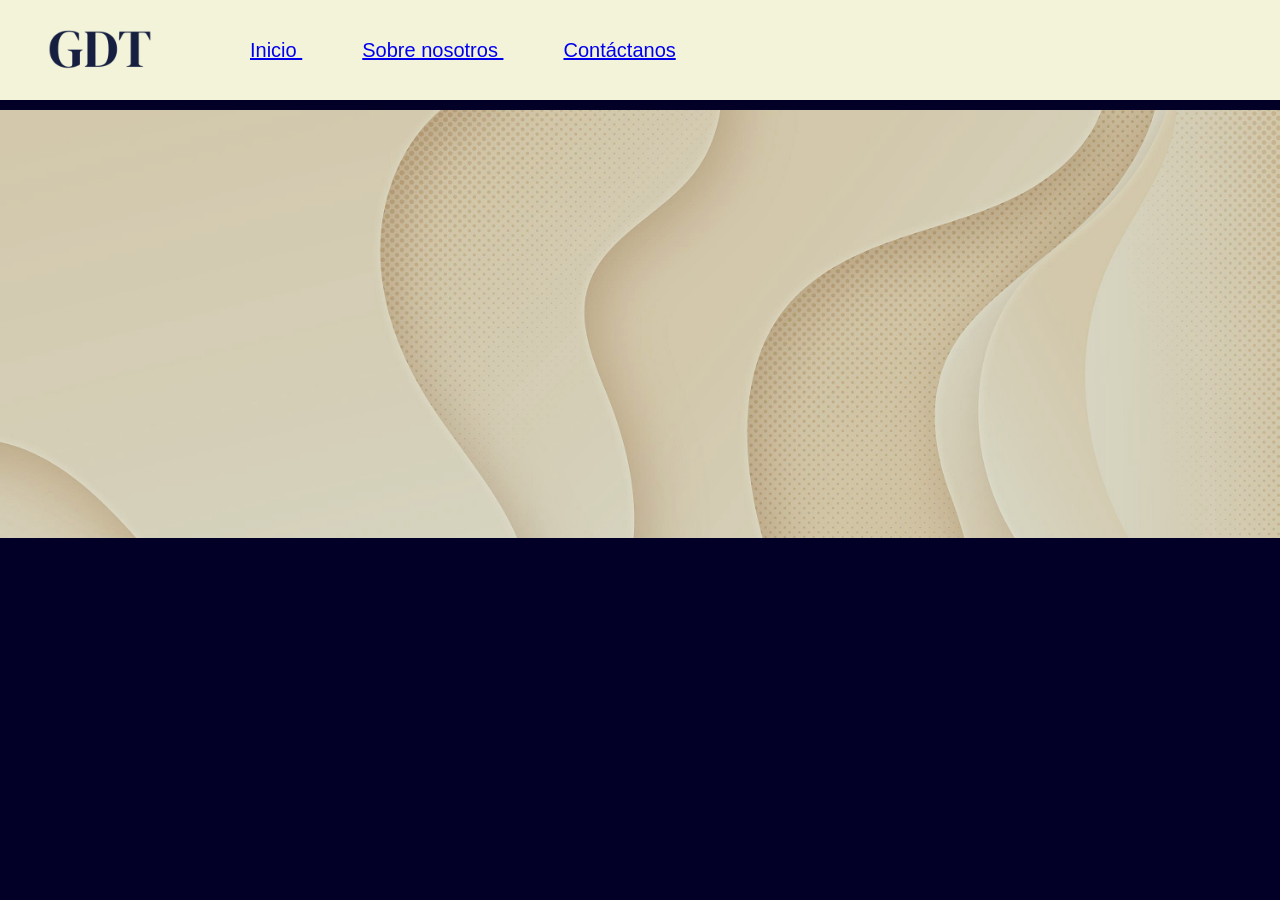
==== index.html @ f2e8d2e9 "avance página, añadidos recursos y header" ====
<!DOCTYPE html>
<html lang="en">
<head>
    <meta charset="UTF-8">
    <meta name="viewport" content="width=device-width, initial-scale=1.0">
    <link rel="stylesheet" href="style.css">
    <link rel="icon" href="resources/GDT logo.png">
    <title>GDT Consulting</title>
</head>

<body>
<header>
    <div class="header-div">
        <img src="resources/GDT title.png" class="top-left-logo">
        <nav class="header-nav">
            <a href="#"> Inicio </a>
            <a href="#"> Sobre nosotros </a>
            <a href="#"> Contáctanos </a>
        </nav>
    </div>
</header>


<img src="resources/background-image 2.jpg" class="background-image">

</body>
</html>
---- style.css ----
.top-left-logo{
    max-width: 200px;
}

header{
    background-color: #F2F3D9;
    padding: 0%;
    margin: 0;
    width: 100%;
}

.header-div{
    display: flex;
    flex-direction: row;
    justify-content: left;
    align-items: center;
    height: 100px;
}

.header-nav{
    padding: 20px;
}

a{
    padding: 30px;
    font-family: 'Gill Sans', 'Gill Sans MT', Calibri, 'Trebuchet MS', sans-serif;
    font-size: 20px;
}


body{
    background-color: #030027;
    overflow-x: hidden;
    margin: 0%;
}

.background-image{
    padding-top: 10px;
    max-width: 100%;
    max-height: 850px;
}
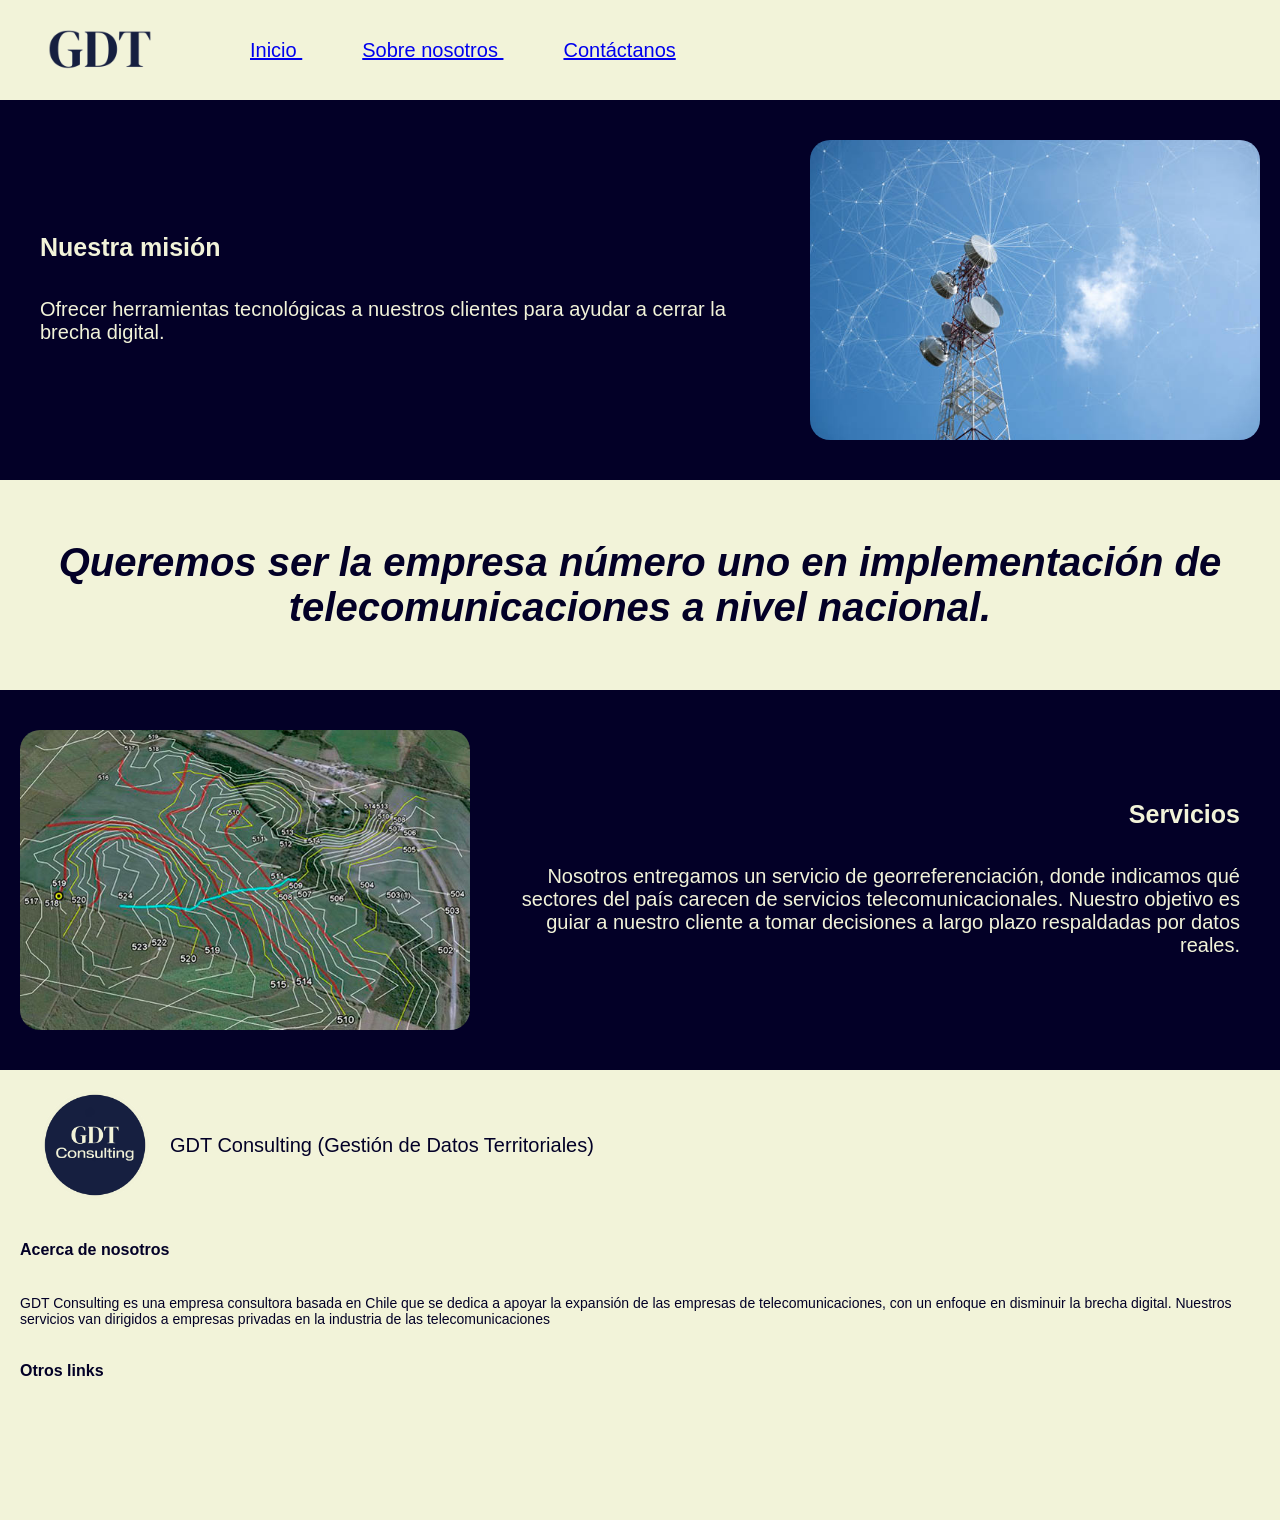
==== commit a8767956: "añadidos datos al cuerpo y más recursos" ====
--- a/index.html
+++ b/index.html
@@ -9,19 +9,56 @@
 </head>
 
 <body>
-<header>
-    <div class="header-div">
-        <img src="resources/GDT title.png" class="top-left-logo">
-        <nav class="header-nav">
-            <a href="#"> Inicio </a>
-            <a href="#"> Sobre nosotros </a>
-            <a href="#"> Contáctanos </a>
-        </nav>
+
+    <header>
+        <div class="header-div">
+            <img src="resources/GDT title.png" class="top-left-logo">
+            <nav class="header-nav">
+                <a href="index.html"> Inicio </a>
+                <a href="nosotros.html"> Sobre nosotros </a>
+                <a href="#"> Contáctanos </a>
+            </nav>
+        </div>
+    </header>
+
+    
+    <div class="body1-div">
+        <div class="body1-text-div">
+            <h1>Nuestra misión</h1>
+            <p>Ofrecer herramientas tecnológicas a nuestros clientes para ayudar a cerrar la brecha digital.</p>
+        </div>
+
+        <img src="resources/telecomunicaciones.jpg" class="body1-img">
     </div>
-</header>
+
+    <div class="body2-div">
+        <h3 style="font-size: 40px; text-align: center;"><i>Queremos ser la empresa número uno en implementación de telecomunicaciones a nivel nacional.</i></h3>
+    </div>
+
+    <div class="body1-div">
+        <img src="resources/geolocalizacion.jpg" class="body1-img">
+
+        <div class="body1-text-div">
+            <h1 style="text-align: right;">Servicios</h1>
+            <p style="text-align: right;">Nosotros entregamos un servicio de georreferenciación, donde indicamos qué sectores del país carecen de servicios telecomunicacionales. Nuestro objetivo es guiar a nuestro cliente a tomar decisiones a largo plazo respaldadas por datos reales.</p>
+        </div>
+    </div>
 
 
-<img src="resources/background-image 2.jpg" class="background-image">
+    <footer>
+        <div class="footer-div">
+            <img src="resources/GDT logo.png" class="footer-logo">
+            <p style="color: #030027;"> GDT Consulting (Gestión de Datos Territoriales)</p>
+        </div>
+
+        <div class="footer-div">
+            <div class="footer-inner-div">
+                <h4> Acerca de nosotros </h4>
+                <p style="color: #030027; font-size: 14px;">GDT Consulting es una empresa consultora basada en Chile que se dedica a apoyar la expansión de las empresas de telecomunicaciones, con un enfoque en disminuir la brecha digital. Nuestros servicios van dirigidos a empresas privadas en la industria de las telecomunicaciones</p>
+                <h4> Otros links </h4>
+            </div>
+        </div>
+    </footer>
 
 </body>
 </html>
--- a/style.css
+++ b/style.css
@@ -1,3 +1,8 @@
+html{
+    height: 100%;
+}
+
+
 .top-left-logo{
     max-width: 200px;
 }
@@ -27,6 +32,28 @@
     font-size: 20px;
 }
 
+p{
+    font-family: 'Gill Sans', 'Gill Sans MT', Calibri, 'Trebuchet MS', sans-serif;
+    font-size: 20px;
+    color: #F2F3D9;
+}
+
+h1{
+    font-family: 'Gill Sans', 'Gill Sans MT', Calibri, 'Trebuchet MS', sans-serif;
+    font-size: 25px;
+    color: #F2F3D9;
+}
+
+h3{
+    font-family: 'Gill Sans', 'Gill Sans MT', Calibri, 'Trebuchet MS', sans-serif;
+    font-size: 22px;
+    color: #030027;
+}
+
+h4{
+    font-family: 'Gill Sans', 'Gill Sans MT', Calibri, 'Trebuchet MS', sans-serif;
+    font-size: 16px;
+}
 
 body{
     background-color: #030027;
@@ -38,4 +65,71 @@
     padding-top: 10px;
     max-width: 100%;
     max-height: 850px;
+}
+
+.body-img-div{
+    display: flex;
+    flex-direction: column;
+    justify-content: right;
+    align-items: center;
+    margin: 20px;
+}
+
+
+.body1-div{
+    display: flex;
+    flex-direction: row;
+    margin: 20px;
+    padding-top: 20px;
+    padding-bottom: 20px;
+}
+
+.body1-text-div{
+    font-family: 'Gill Sans', 'Gill Sans MT', Calibri, 'Trebuchet MS', sans-serif;
+    display: flex;
+    flex-direction: column;
+    justify-content: center;
+    margin: 20px;
+}
+
+.body1-img{
+    max-width: 450px;
+    border-radius: 20px;
+}
+
+
+.body2-div{
+    background-color: #F2F3D9;
+    display: flex;
+    justify-content: center;
+    align-items: center;
+    max-height: 300px;
+    padding: 20px;
+}
+
+
+
+footer{
+    background-color: #F2F3D9;
+    max-height: 400px;
+    bottom: 0;
+    min-height: 50dvh;
+}
+
+.footer-div{
+    display: flex;
+    flex-direction: row;
+    justify-content: left;
+    align-items: center;
+    margin-left: 20px;
+}
+
+.footer-inner-div{
+    display: flex;
+    flex-direction: column;
+    color: #030027;
+}
+
+.footer-logo{
+    max-width: 150px;
 }
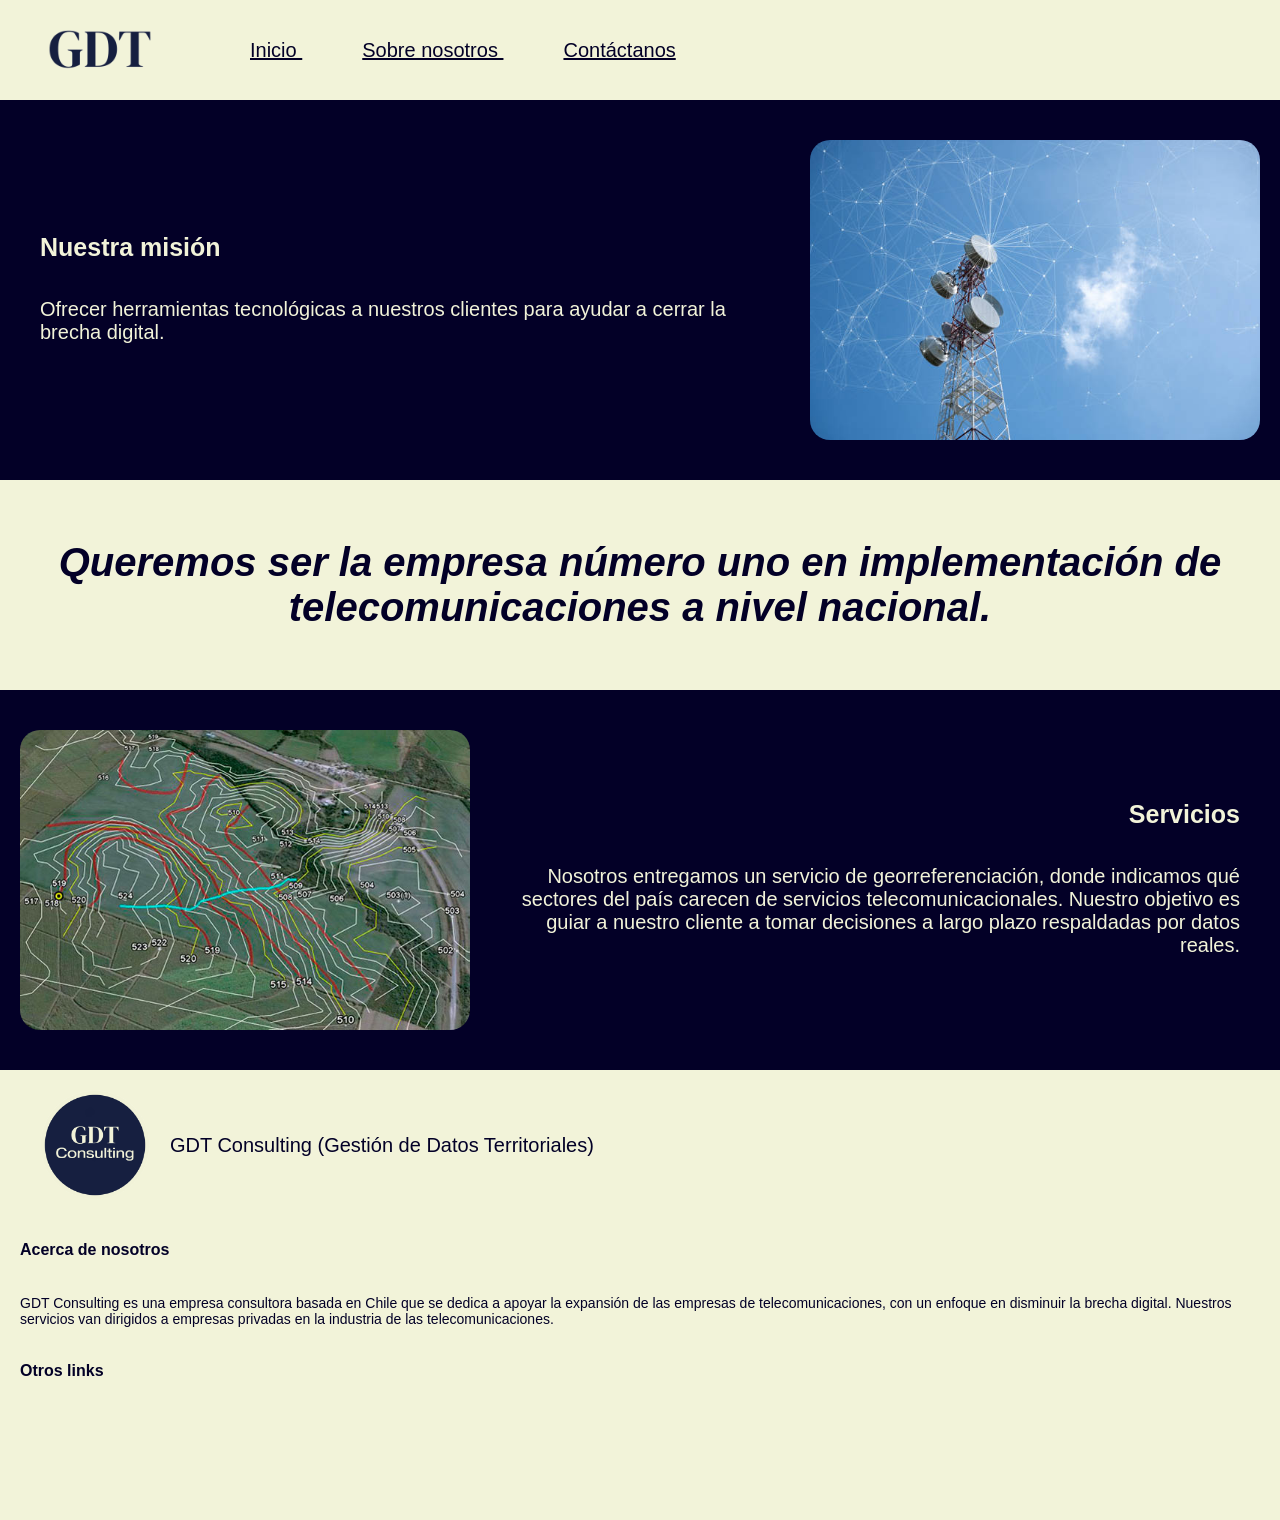
==== commit 4ef2cbba: "estructura de página 'nosotros' + placeholders" ====
--- a/index.html
+++ b/index.html
@@ -54,7 +54,7 @@
         <div class="footer-div">
             <div class="footer-inner-div">
                 <h4> Acerca de nosotros </h4>
-                <p style="color: #030027; font-size: 14px;">GDT Consulting es una empresa consultora basada en Chile que se dedica a apoyar la expansión de las empresas de telecomunicaciones, con un enfoque en disminuir la brecha digital. Nuestros servicios van dirigidos a empresas privadas en la industria de las telecomunicaciones</p>
+                <p style="color: #030027; font-size: 14px;">GDT Consulting es una empresa consultora basada en Chile que se dedica a apoyar la expansión de las empresas de telecomunicaciones, con un enfoque en disminuir la brecha digital. Nuestros servicios van dirigidos a empresas privadas en la industria de las telecomunicaciones.</p>
                 <h4> Otros links </h4>
             </div>
         </div>
--- a/style.css
+++ b/style.css
@@ -30,10 +30,11 @@
     padding: 30px;
     font-family: 'Gill Sans', 'Gill Sans MT', Calibri, 'Trebuchet MS', sans-serif;
     font-size: 20px;
+    color: #030027;
 }
 
 p{
-    font-family: 'Gill Sans', 'Gill Sans MT', Calibri, 'Trebuchet MS', sans-serif;
+    font-family: Calibri, sans-serif;
     font-size: 20px;
     color: #F2F3D9;
 }
@@ -45,13 +46,13 @@
 }
 
 h3{
-    font-family: 'Gill Sans', 'Gill Sans MT', Calibri, 'Trebuchet MS', sans-serif;
+    font-family: 'Gill Sans', 'Trebuchet MS', sans-serif;
     font-size: 22px;
     color: #030027;
 }
 
 h4{
-    font-family: 'Gill Sans', 'Gill Sans MT', Calibri, 'Trebuchet MS', sans-serif;
+    font-family: 'Gill Sans MT', Calibri, 'Trebuchet MS', sans-serif;
     font-size: 16px;
 }
 
@@ -107,6 +108,18 @@
     padding: 20px;
 }
 
+.body3-div{
+    display: flex;
+    flex-direction: column;
+    align-items: center;
+    margin-bottom: 30px;
+    margin-top: 30px;
+}
+
+.profile-img{
+    height: 200px;
+    border-radius: 50%;
+}
 
 
 footer{
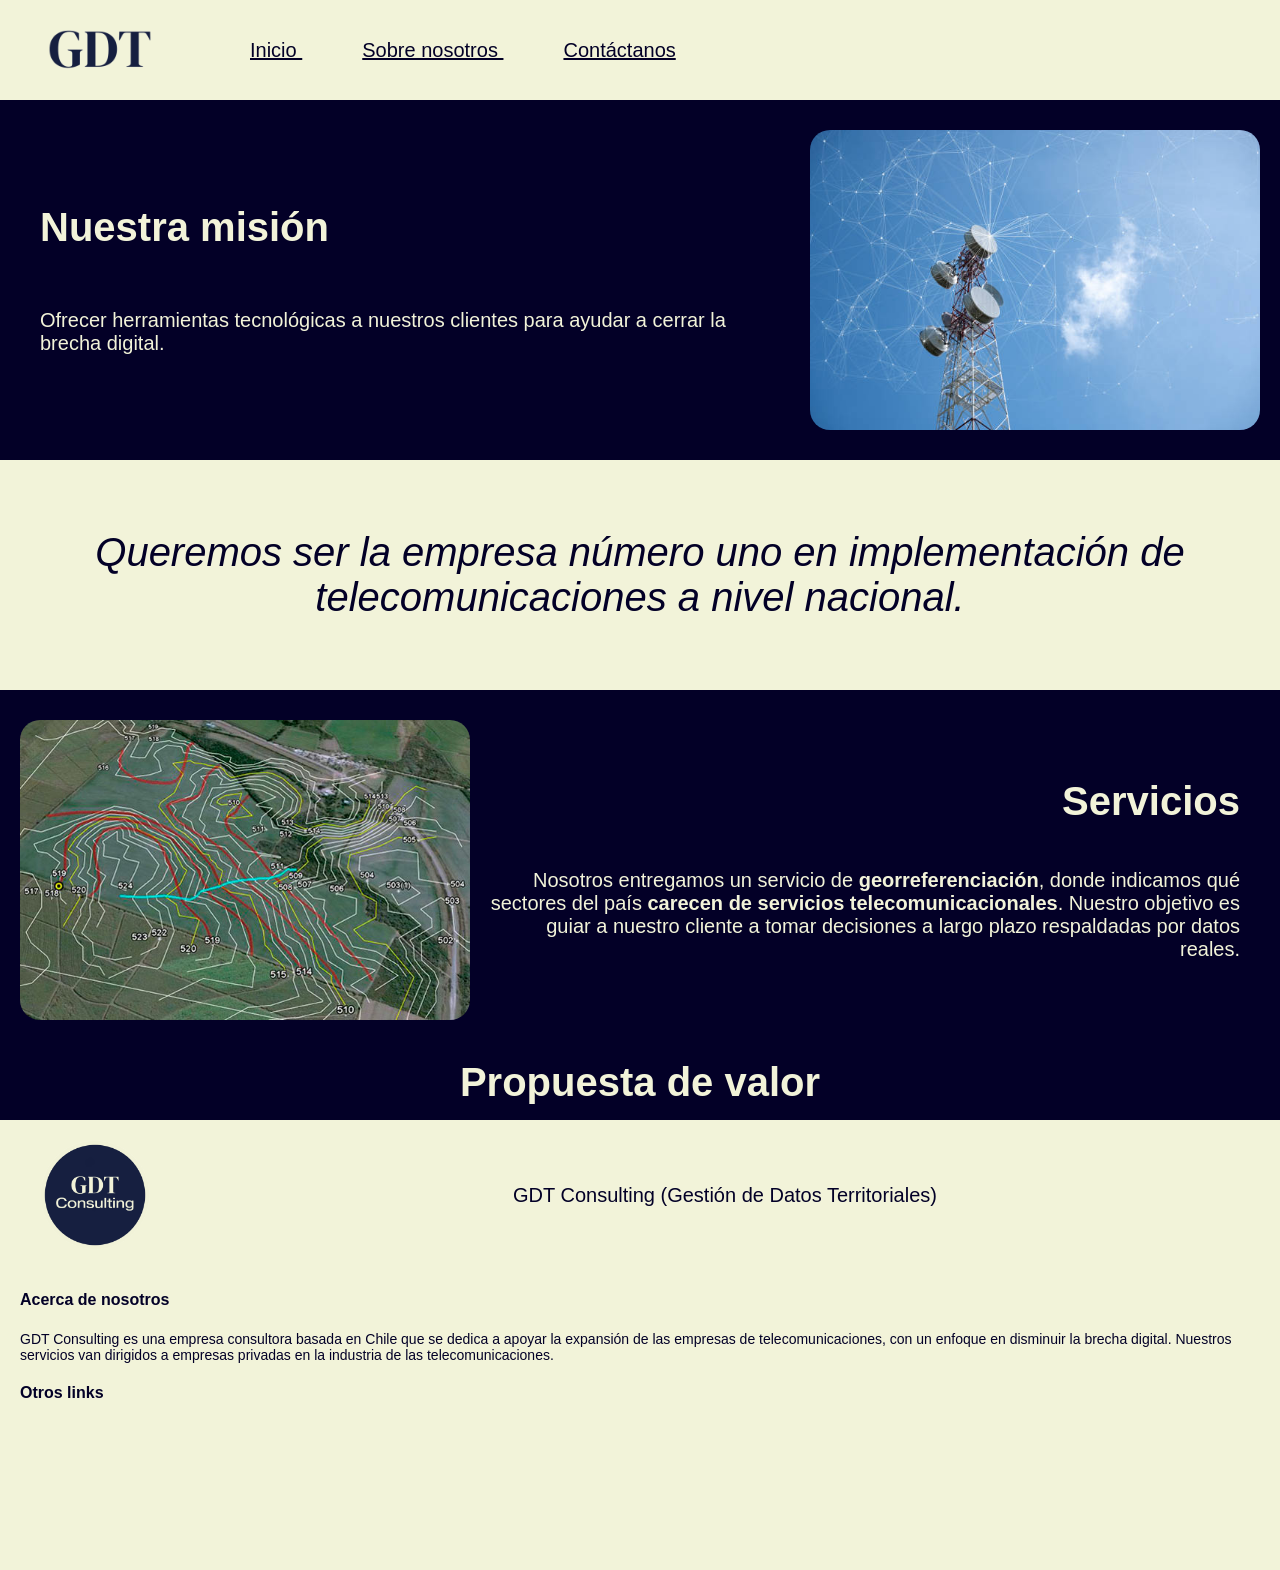
==== commit 2b5c5883: "avance fotos de perfil y sección 'nosotros'" ====
--- a/index.html
+++ b/index.html
@@ -40,11 +40,16 @@
 
         <div class="body1-text-div">
             <h1 style="text-align: right;">Servicios</h1>
-            <p style="text-align: right;">Nosotros entregamos un servicio de georreferenciación, donde indicamos qué sectores del país carecen de servicios telecomunicacionales. Nuestro objetivo es guiar a nuestro cliente a tomar decisiones a largo plazo respaldadas por datos reales.</p>
+            <p style="text-align: right;">Nosotros entregamos un servicio de <strong>georreferenciación</strong>, donde indicamos qué sectores del país <strong>carecen de servicios telecomunicacionales</strong>. Nuestro objetivo es guiar a nuestro cliente a tomar decisiones a largo plazo respaldadas por datos reales.</p>
         </div>
     </div>
 
+    <div class="body4-div">
+        <h1> Propuesta de valor </h1>
+        <p></p>
+    </div>
 
+    <!-- FOOTER -->
     <footer>
         <div class="footer-div">
             <img src="resources/GDT logo.png" class="footer-logo">
--- a/style.css
+++ b/style.css
@@ -28,7 +28,7 @@
 
 a{
     padding: 30px;
-    font-family: 'Gill Sans', 'Gill Sans MT', Calibri, 'Trebuchet MS', sans-serif;
+    font-family: Calibri, sans-serif;
     font-size: 20px;
     color: #030027;
 }
@@ -37,17 +37,22 @@
     font-family: Calibri, sans-serif;
     font-size: 20px;
     color: #F2F3D9;
+    margin: auto;
+    margin-bottom: auto;
 }
 
 h1{
-    font-family: 'Gill Sans', 'Gill Sans MT', Calibri, 'Trebuchet MS', sans-serif;
-    font-size: 25px;
+    font-family: Calibri, sans-serif;
+    font-size: 40px;
     color: #F2F3D9;
+    margin-top: auto;
+    margin-bottom: 5px;
 }
 
 h3{
-    font-family: 'Gill Sans', 'Trebuchet MS', sans-serif;
-    font-size: 22px;
+    font-family: Calibri, sans-serif;
+    font-weight: 200;
+    font-size: 30px;
     color: #030027;
 }
 
@@ -65,7 +70,9 @@
 .background-image{
     padding-top: 10px;
     max-width: 100%;
-    max-height: 850px;
+    max-height: 300px;
+    z-index: -1;
+    position: absolute;
 }
 
 .body-img-div{
@@ -81,8 +88,8 @@
     display: flex;
     flex-direction: row;
     margin: 20px;
-    padding-top: 20px;
-    padding-bottom: 20px;
+    padding-top: 10px;
+    padding-bottom: 10px;
 }
 
 .body1-text-div{
@@ -105,7 +112,7 @@
     justify-content: center;
     align-items: center;
     max-height: 300px;
-    padding: 20px;
+    padding: 30px;
 }
 
 .body3-div{
@@ -118,8 +125,22 @@
 
 .profile-img{
     height: 200px;
+    width: 200px;
     border-radius: 50%;
+    aspect-ratio: 1;
 }
+
+.body4-div{
+    display: flex;
+    flex-direction: column;
+    align-items: center;
+    justify-content: center;
+    text-align: center;
+    padding: 10px;
+}
+
+
+/*FOOTER :D*/
 
 
 footer{
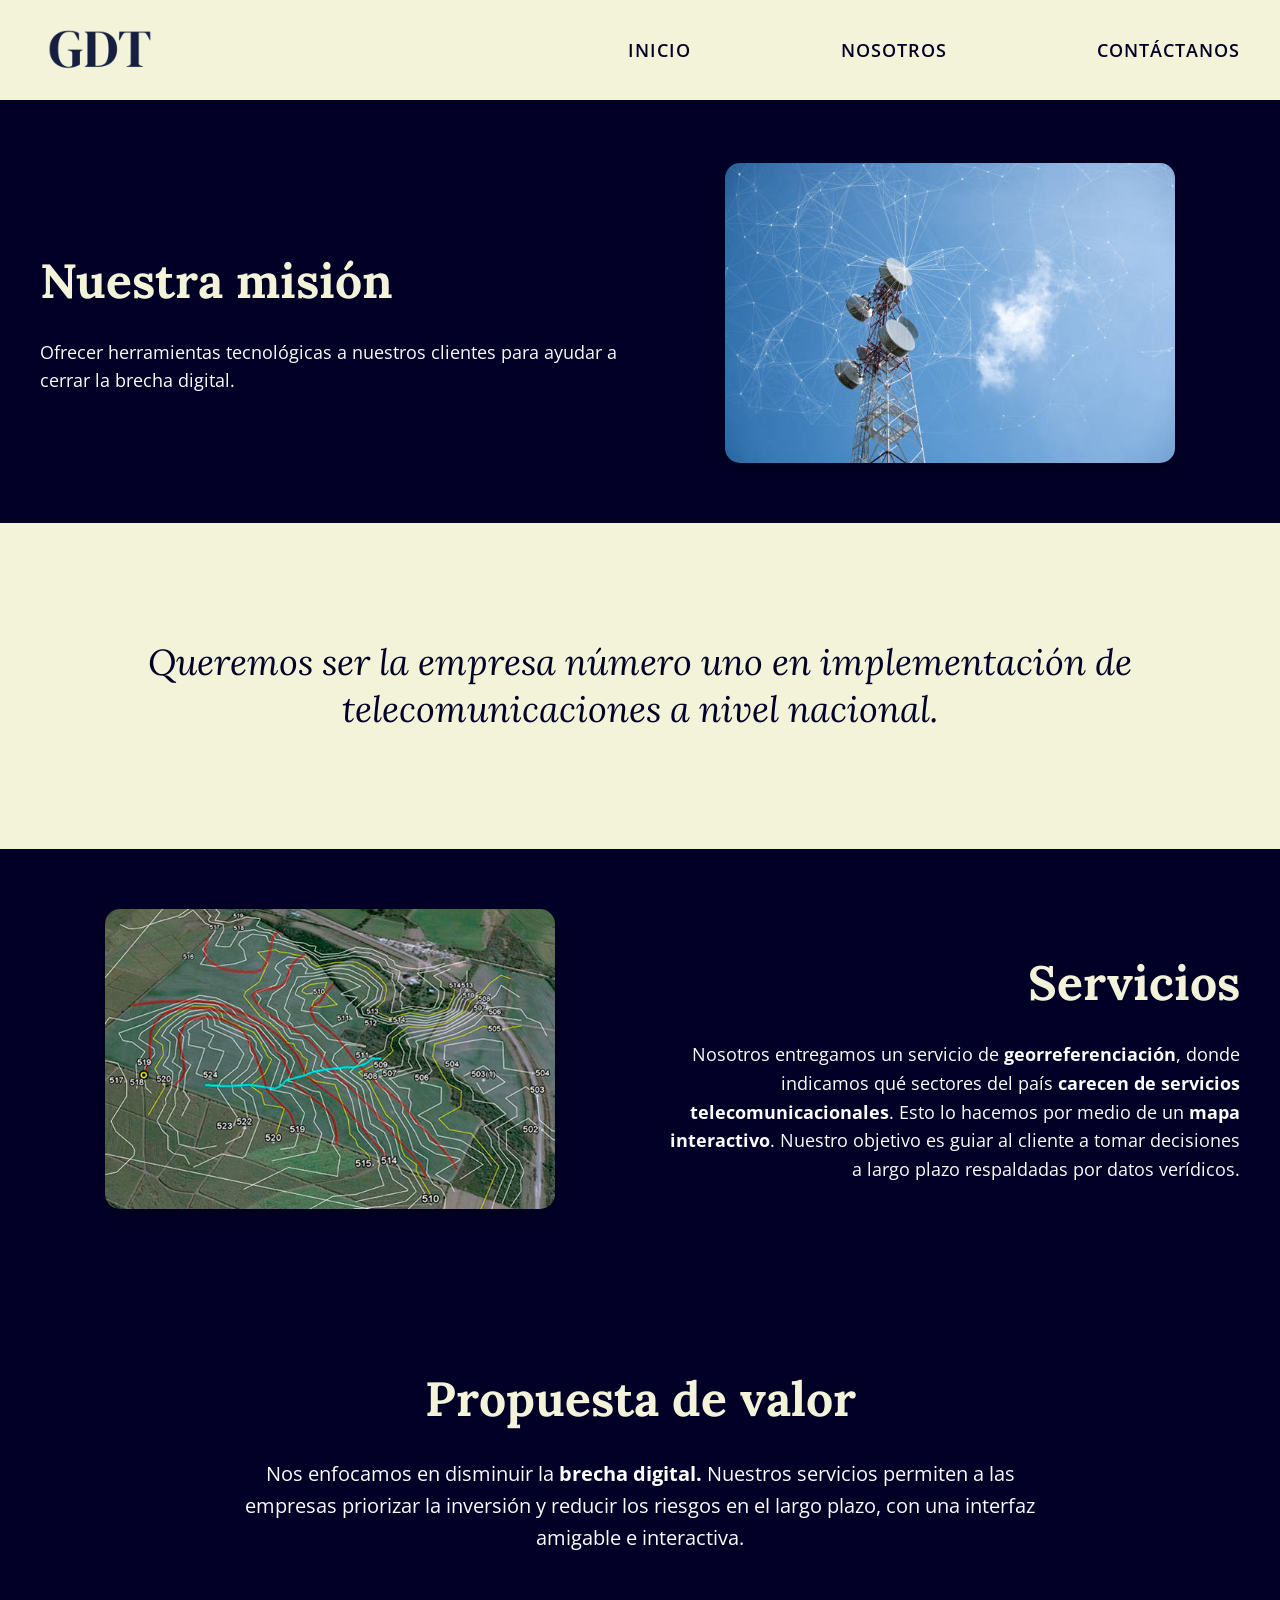
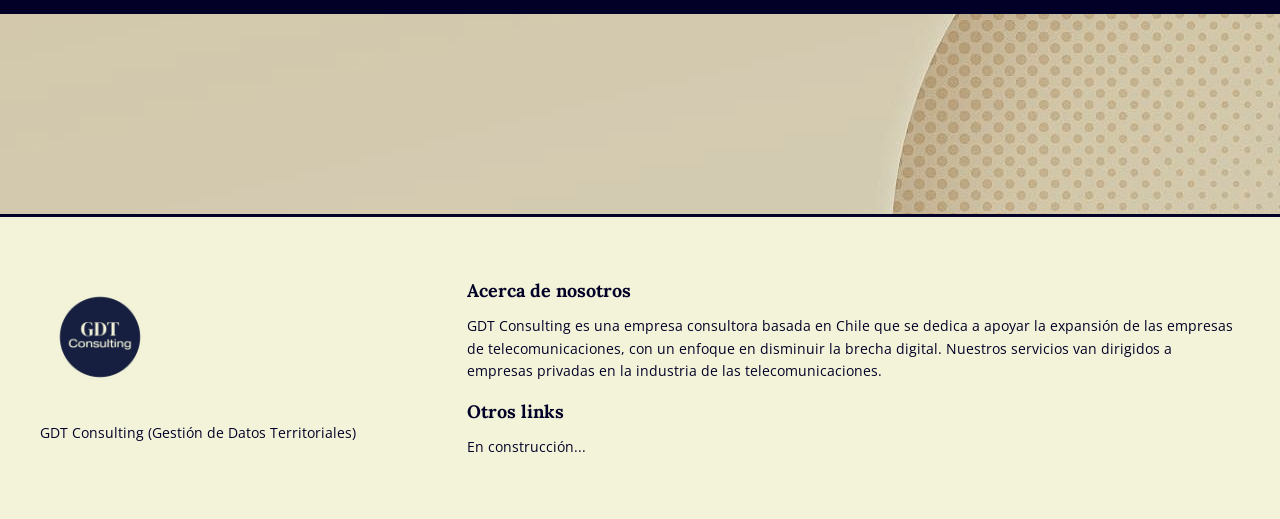
==== commit dad621c0: "cambios para que quede más bonito" ====
--- a/index.html
+++ b/index.html
@@ -1,8 +1,13 @@
 <!DOCTYPE html>
-<html lang="en">
+<html lang="es">
 <head>
     <meta charset="UTF-8">
     <meta name="viewport" content="width=device-width, initial-scale=1.0">
+    
+    <link rel="preconnect" href="https://fonts.googleapis.com">
+    <link rel="preconnect" href="https://fonts.gstatic.com" crossorigin>
+    <link href="https://fonts.googleapis.com/css2?family=Lora:ital,wght@0,400..700;1,400..700&family=Open+Sans:ital,wght@0,300..800;1,300..800&display=swap" rel="stylesheet">
+    
     <link rel="stylesheet" href="style.css">
     <link rel="icon" href="resources/GDT logo.png">
     <title>GDT Consulting</title>
@@ -12,55 +17,66 @@
 
     <header>
         <div class="header-div">
-            <img src="resources/GDT title.png" class="top-left-logo">
+            <img src="resources/GDT title.png" class="top-left-logo" alt="GDT Consulting">
             <nav class="header-nav">
-                <a href="index.html"> Inicio </a>
-                <a href="nosotros.html"> Sobre nosotros </a>
-                <a href="#"> Contáctanos </a>
+                <a href="index.html">Inicio</a>
+                <a href="nosotros.html">Nosotros</a>
+                <a href="#">Contáctanos</a>
             </nav>
         </div>
     </header>
 
-    
-    <div class="body1-div">
-        <div class="body1-text-div">
+    <div class="container section-cols">
+        <div class="section-text">
             <h1>Nuestra misión</h1>
             <p>Ofrecer herramientas tecnológicas a nuestros clientes para ayudar a cerrar la brecha digital.</p>
         </div>
-
-        <img src="resources/telecomunicaciones.jpg" class="body1-img">
+        <div class="section-img-div">
+            <img src="resources/telecomunicaciones.jpg" class="body1-img" alt="Telecomunicaciones">
+        </div>
     </div>
 
     <div class="body2-div">
-        <h3 style="font-size: 40px; text-align: center;"><i>Queremos ser la empresa número uno en implementación de telecomunicaciones a nivel nacional.</i></h3>
-    </div>
-
-    <div class="body1-div">
-        <img src="resources/geolocalizacion.jpg" class="body1-img">
-
-        <div class="body1-text-div">
-            <h1 style="text-align: right;">Servicios</h1>
-            <p style="text-align: right;">Nosotros entregamos un servicio de <strong>georreferenciación</strong>, donde indicamos qué sectores del país <strong>carecen de servicios telecomunicacionales</strong>. Nuestro objetivo es guiar a nuestro cliente a tomar decisiones a largo plazo respaldadas por datos reales.</p>
+        <div class="container">
+            <h3>Queremos ser la empresa número uno en implementación de telecomunicaciones a nivel nacional.</h3>
         </div>
     </div>
 
-    <div class="body4-div">
-        <h1> Propuesta de valor </h1>
-        <p></p>
+    <div class="container section-cols reverse">
+        <div class="section-text" style="text-align: right;">
+            <h1>Servicios</h1>
+            <p>Nosotros entregamos un servicio de <strong>georreferenciación</strong>, donde indicamos qué sectores del país <strong>carecen de servicios telecomunicacionales</strong>. Esto lo hacemos por medio de un <strong>mapa interactivo</strong>. Nuestro objetivo es guiar al cliente a tomar decisiones a largo plazo respaldadas por datos verídicos.</p>
+        </div>
+        <div class="section-img-div">
+            <img src="resources/geolocalizacion.jpg" class="body1-img" alt="Geolocalización">
+        </div>
     </div>
 
-    <!-- FOOTER -->
+    <div class="hero-image" style="background-image: url('resources/background-image 4.jpg');"></div>
+
+    <div class="container body4-div">
+        <h1>Propuesta de valor</h1>
+        <p>Nos enfocamos en disminuir la <strong>brecha digital.</strong> Nuestros servicios permiten a las empresas priorizar la inversión y reducir los riesgos en el largo plazo, con una interfaz amigable e interactiva.</p>
+    </div>
+
+    <div class="hero-image" style="background-image: url('resources/background-image 3.jpg'); height: 200px;"></div>
+
     <footer>
-        <div class="footer-div">
-            <img src="resources/GDT logo.png" class="footer-logo">
-            <p style="color: #030027;"> GDT Consulting (Gestión de Datos Territoriales)</p>
-        </div>
+        <div class="footer-container">
+            <div class="footer-info">
+                <img src="resources/GDT logo.png" class="footer-logo" alt="GDT Logo">
+                <p>GDT Consulting (Gestión de Datos Territoriales)</p>
+            </div>
 
-        <div class="footer-div">
-            <div class="footer-inner-div">
-                <h4> Acerca de nosotros </h4>
-                <p style="color: #030027; font-size: 14px;">GDT Consulting es una empresa consultora basada en Chile que se dedica a apoyar la expansión de las empresas de telecomunicaciones, con un enfoque en disminuir la brecha digital. Nuestros servicios van dirigidos a empresas privadas en la industria de las telecomunicaciones.</p>
-                <h4> Otros links </h4>
+            <div class="footer-links">
+                <div class="footer-info-text">
+                    <h4>Acerca de nosotros</h4>
+                    <p>GDT Consulting es una empresa consultora basada en Chile que se dedica a apoyar la expansión de las empresas de telecomunicaciones, con un enfoque en disminuir la brecha digital. Nuestros servicios van dirigidos a empresas privadas en la industria de las telecomunicaciones.</p>
+                </div>
+                <div class="footer-other-links">
+                    <h4>Otros links</h4>
+                    <p>En construcción...</p>
+                </div>
             </div>
         </div>
     </footer>
--- a/style.css
+++ b/style.css
@@ -1,7 +1,11 @@
 html{
     height: 100%;
-}
-
+    box-sizing: border-box;
+}
+
+*, *:before, *:after {
+    box-sizing: inherit;
+}
 
 .top-left-logo{
     max-width: 200px;
@@ -12,67 +16,92 @@
     padding: 0%;
     margin: 0;
     width: 100%;
+    border-bottom: 3px solid #030027;
 }
 
 .header-div{
     display: flex;
     flex-direction: row;
-    justify-content: left;
+    justify-content: space-between;
     align-items: center;
     height: 100px;
 }
 
 .header-nav{
-    padding: 20px;
-}
-
-a{
-    padding: 30px;
-    font-family: Calibri, sans-serif;
-    font-size: 20px;
-    color: #030027;
-}
-
-p{
-    font-family: Calibri, sans-serif;
-    font-size: 20px;
+    padding: 0 40px;
+    display: flex;
+    gap: 150px;
+}
+
+.header-nav a{
+    font-size: 18px;
+    font-weight: 600;
+    color: #030027;
+    text-decoration: none;
+    text-transform: uppercase;
+    letter-spacing: 1px;
+}
+
+.header-nav a:hover {
+    color: #030027;
+    border-bottom: 2px solid #030027;
+}
+
+p, a, nav, strong{
+    font-family: 'Open Sans', sans-serif;
+}
+
+h1, h3{
     color: #F2F3D9;
-    margin: auto;
-    margin-bottom: auto;
-}
+}
+
+
 
 h1{
-    font-family: Calibri, sans-serif;
-    font-size: 40px;
-    color: #F2F3D9;
-    margin-top: auto;
-    margin-bottom: 5px;
+    font-size: 48px;
+    margin-bottom: 10px;
 }
 
 h3{
-    font-family: Calibri, sans-serif;
+    font-size: 32px;
     font-weight: 200;
-    font-size: 30px;
-    color: #030027;
+}
+
+p {
+    font-size: 18px;
+    margin-bottom: 20px;
+}
+
+strong {
+    font-weight: 700;
 }
 
 h4{
-    font-family: 'Gill Sans MT', Calibri, 'Trebuchet MS', sans-serif;
     font-size: 16px;
 }
 
 body{
     background-color: #030027;
+    color: #fcfcfc;
+    font-family: 'Lora', serif;
+    line-height: 1.6;
     overflow-x: hidden;
     margin: 0%;
 }
 
+.container {
+    max-width: 1200px;
+    margin: 0 auto;
+    padding: 0 20px;
+}
+
 .background-image{
-    padding-top: 10px;
-    max-width: 100%;
-    max-height: 300px;
-    z-index: -1;
-    position: absolute;
+
+    background-size: cover;
+    background-position: center center;
+    background-repeat: no-repeat;
+    min-height: 400px;
+    margin: 0;
 }
 
 .body-img-div{
@@ -84,35 +113,46 @@
 }
 
 
-.body1-div{
-    display: flex;
-    flex-direction: row;
-    margin: 20px;
-    padding-top: 10px;
-    padding-bottom: 10px;
-}
-
-.body1-text-div{
-    font-family: 'Gill Sans', 'Gill Sans MT', Calibri, 'Trebuchet MS', sans-serif;
-    display: flex;
-    flex-direction: column;
+.reverse {
+    flex-direction: row-reverse;
+}
+
+.section-text {
+    flex: 1;
+}
+
+.section-cols {
+    display: flex;
+    gap: 40px;
+    align-items: center;
+    padding: 60px 0; 
+}
+
+.section-img-div {
+    flex: 1;
+    display: flex;
     justify-content: center;
-    margin: 20px;
 }
 
 .body1-img{
     max-width: 450px;
-    border-radius: 20px;
-}
-
+    border-radius: 15px;
+    box-shadow: 0 5px 15px rgba(0,0,0,0.3);
+}
 
 .body2-div{
     background-color: #F2F3D9;
-    display: flex;
-    justify-content: center;
-    align-items: center;
-    max-height: 300px;
-    padding: 30px;
+    color: #030027;
+    text-align: center;
+    padding: 80px 20px;
+}
+
+.body2-div h3{
+    font-size: 36px;
+    color: #030027;
+    font-style: italic;
+    line-height: 1.3;
+    font-weight: 300;
 }
 
 .body3-div{
@@ -131,39 +171,102 @@
 }
 
 .body4-div{
-    display: flex;
-    flex-direction: column;
-    align-items: center;
-    justify-content: center;
+    padding: 60px 0;
     text-align: center;
-    padding: 10px;
-}
-
+}
+
+.body4-div h1{
+    margin-bottom: 20px;
+}
+
+.body4-div p {
+    max-width: 800px;
+    margin: 0 auto;
+    font-size: 20px;
+}
+
+.nosotros-profiles {
+    display: flex;
+    flex-direction: column;
+    gap: 30px;
+    padding: 60px 0;
+}
+
+.profile-card {
+    display: flex;
+    align-items: center;
+    gap: 30px;
+    background-color: rgba(255, 255, 255, 0.03); 
+    padding: 20px;
+    border-radius: 12px;
+}
+
+.nosotros-profiles.reverse .profile-card {
+    flex-direction: row-reverse;
+}
+
+.profile-img {
+    height: 180px;
+    width: 180px;
+    border-radius: 50%;
+    object-fit: cover;
+    border: 4px solid #F2F3D9; 
+}
+
+.profile-text {
+    flex: 1;
+}
+
+.profile-text h1 {
+    font-size: 28px;
+    margin-bottom: 5px;
+}
+
+.profile-text p {
+    font-size: 16px;
+    margin-bottom: 5px;
+}
 
 /*FOOTER :D*/
 
 
-footer{
-    background-color: #F2F3D9;
-    max-height: 400px;
-    bottom: 0;
-    min-height: 50dvh;
-}
-
-.footer-div{
-    display: flex;
-    flex-direction: row;
-    justify-content: left;
-    align-items: center;
-    margin-left: 20px;
-}
-
-.footer-inner-div{
-    display: flex;
-    flex-direction: column;
-    color: #030027;
-}
-
-.footer-logo{
-    max-width: 150px;
+footer {
+    background-color: #F2F3D9; 
+    color: #030027; 
+    padding: 60px 20px;
+    border-top: 3px solid #030027;
+}
+
+.footer-container {
+    display: grid;
+    grid-template-columns: 1fr 2fr;
+    gap: 40px;
+    max-width: 1200px;
+    margin: 0 auto;
+}
+
+.footer-info, .footer-links {
+    display: flex;
+    flex-direction: column;
+    gap: 15px;
+}
+
+.footer-logo {
+    max-width: 120px;
+    height: auto;
+    margin-bottom: 10px;
+}
+
+.footer-container p {
+    color: #030027; 
+    font-size: 14px;
+    margin: 0;
+}
+
+.footer-container h4 {
+    font-family: 'Lora', serif;
+    font-size: 18px;
+    color: #030027;
+    margin-top: 0;
+    margin-bottom: 10px;
 }
